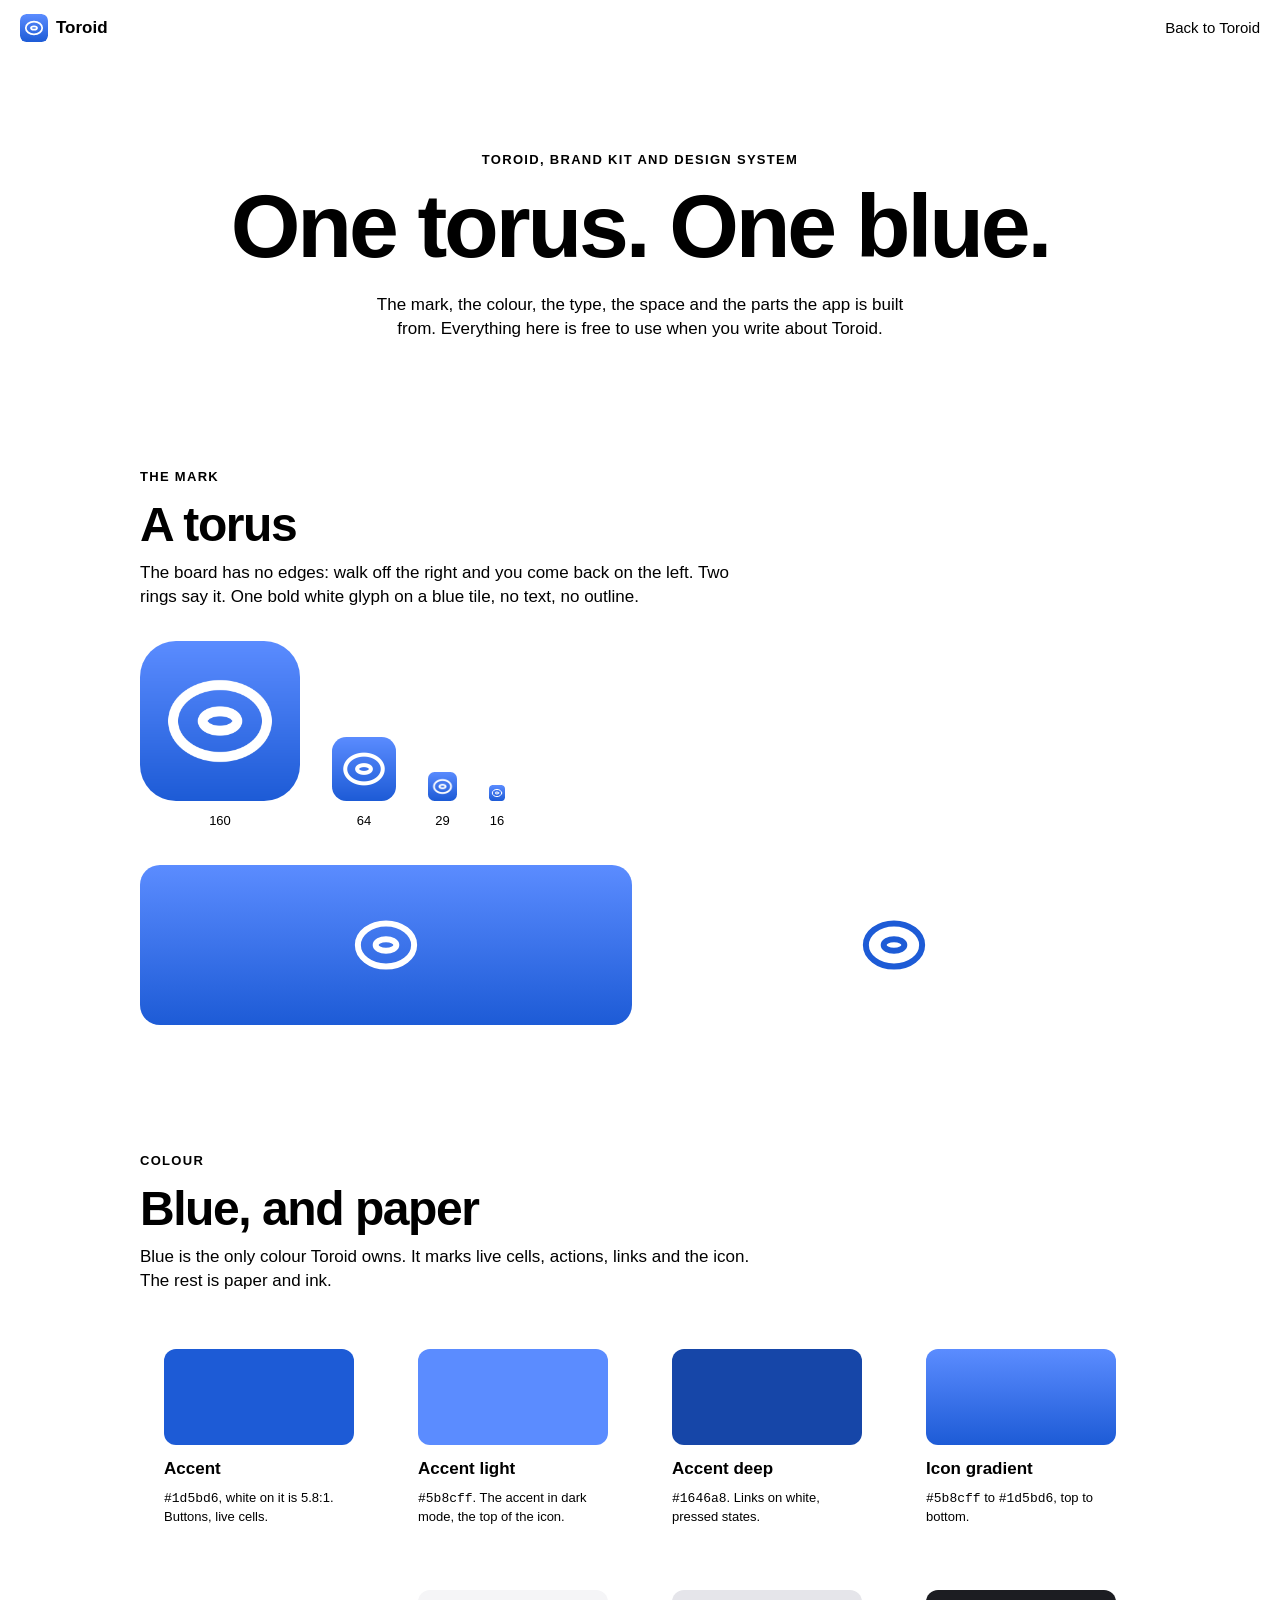
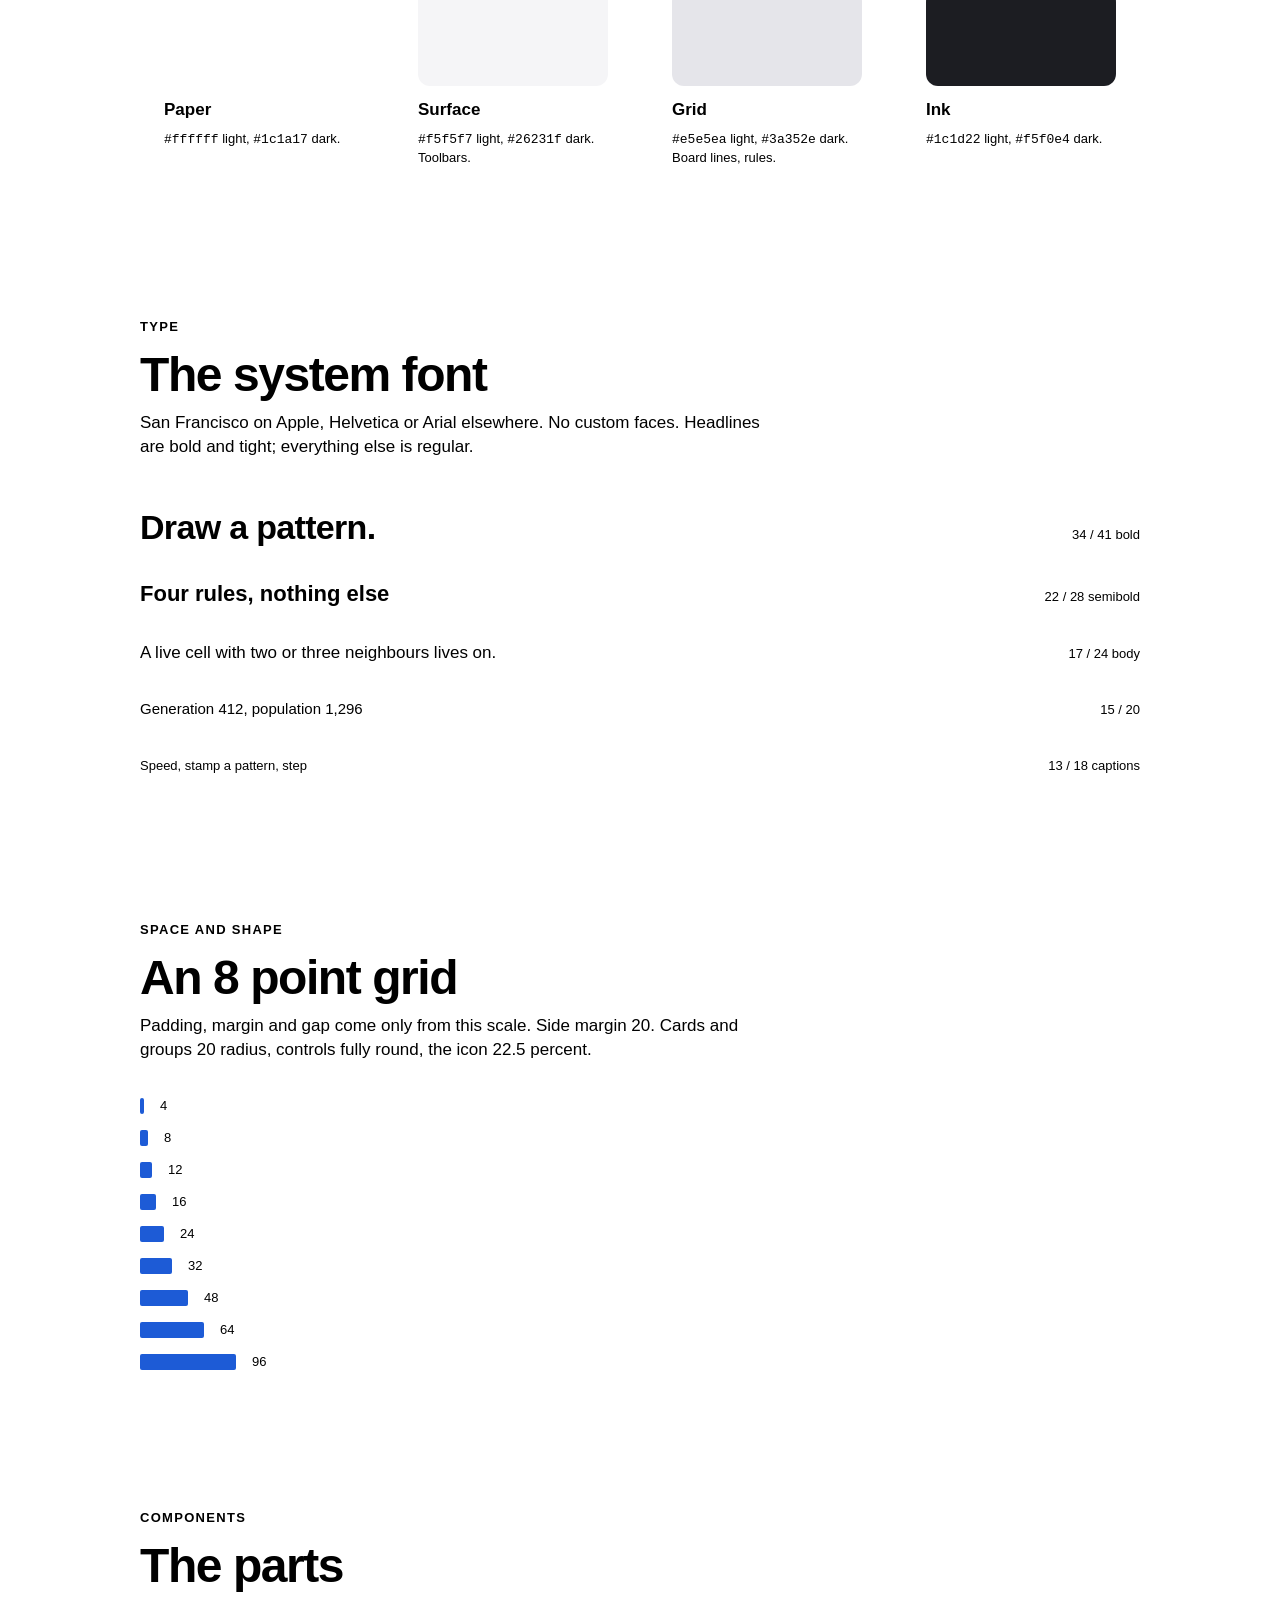
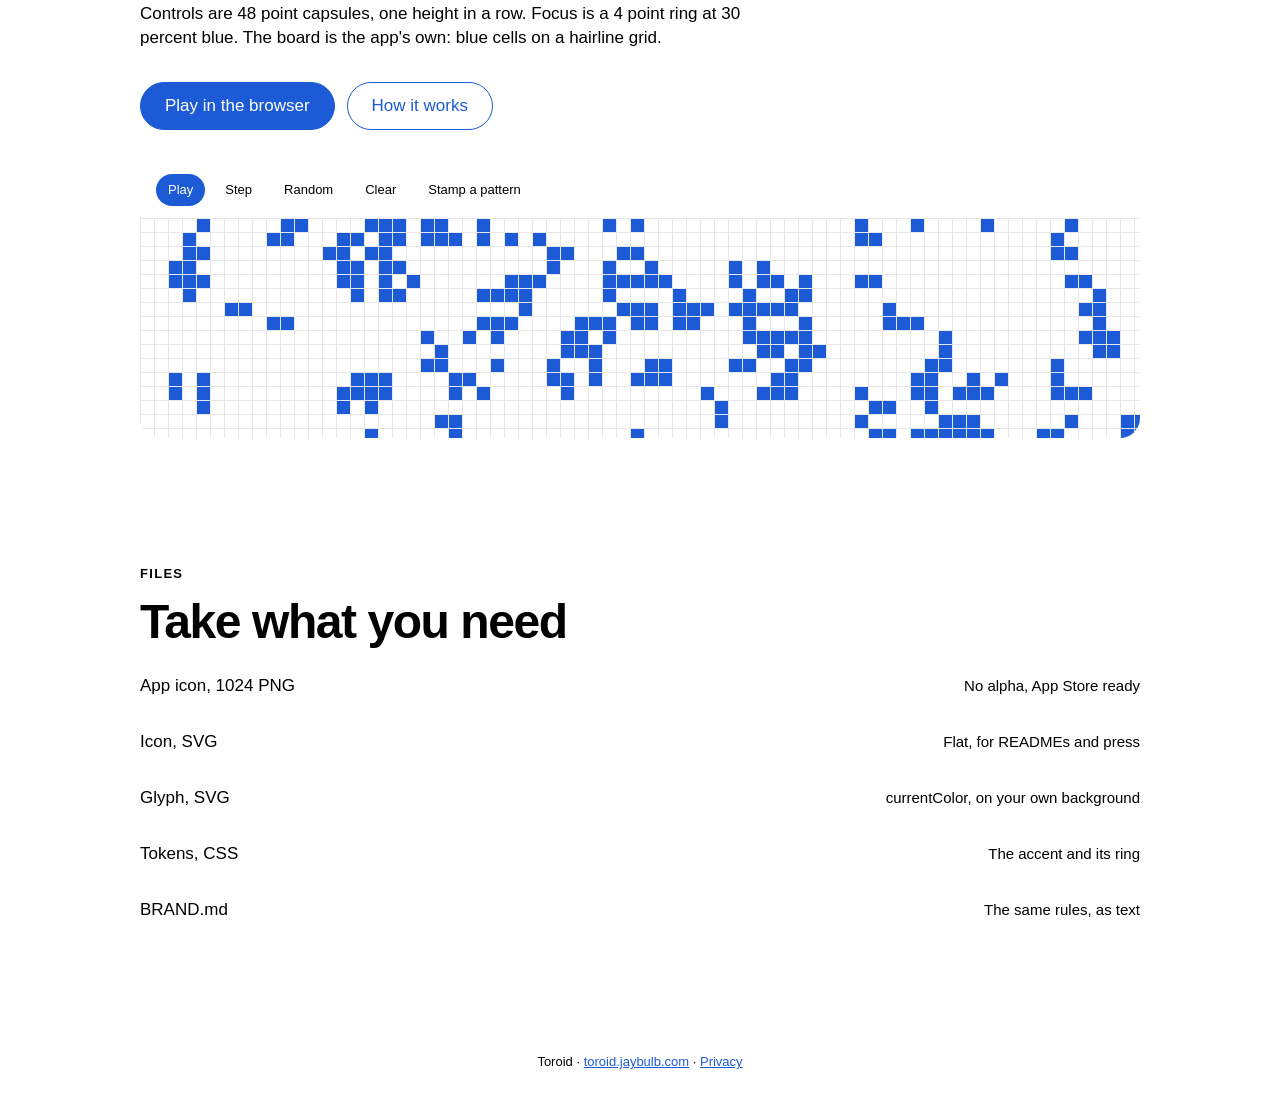
==== brand/index.html @ 52165593 "Brand kit page at /brand: mark, colour, type, space, components and files; dark accent in tokens Co-" ====
<!doctype html>
<html lang="en">
<head>
<meta charset="utf-8">
<meta name="viewport" content="width=device-width, initial-scale=1">
<title>Toroid brand kit</title>
<meta name="description" content="Toroid's mark, colour, type, space and components, in one page.">
<meta name="theme-color" content="#ffffff">
<link rel="icon" href="/icon.svg" type="image/svg+xml">
<style>
@import url("https://jaybulb.com/tokens.css");
@import url("tokens.css");
/* white paper, not the shared cream; dark mode keeps the shared tokens */
@media (prefers-color-scheme: light) { :root { --color-bg: #fff; --color-bg2: #f5f5f7; --color-hairline: #e5e5ea; } }
:root { --sp-1: 4px; --sp-2: 8px; --sp-3: 12px; --sp-4: 16px; --sp-5: 24px; --sp-6: 32px; --sp-7: 48px; --sp-8: 64px; --sp-9: 96px; }
* { box-sizing: border-box; margin: 0; padding: 0; }
body { font-family: var(--font-body, -apple-system, BlinkMacSystemFont, "SF Pro Text", "Helvetica Neue", Helvetica, Arial, sans-serif); font-size: 17px; line-height: 24px; color: var(--text); background: var(--bg); -webkit-font-smoothing: antialiased; }
a { color: var(--accent); }
.wrap { max-width: 1040px; margin: 0 auto; padding: 0 20px; }
.nav { position: sticky; top: 0; z-index: 5; display: flex; align-items: center; justify-content: space-between; height: 56px; padding: 0 20px; background: color-mix(in srgb, var(--bg) 88%, transparent); backdrop-filter: blur(16px); -webkit-backdrop-filter: blur(16px); border-bottom: 1px solid var(--border); }
.nav a { display: flex; align-items: center; gap: var(--sp-2); font-weight: 700; color: var(--text); text-decoration: none; }
.nav img { width: 28px; height: 28px; border-radius: 22.5%; }
.nav .back { font-weight: 500; color: var(--text2); font-size: 15px; }
.label { font-size: 13px; line-height: 16px; font-weight: 600; letter-spacing: .1em; text-transform: uppercase; color: var(--text2); margin-bottom: var(--sp-4); }
header { padding: var(--sp-9) 0 var(--sp-8); text-align: center; }
h1 { font-size: clamp(44px, 7vw, 96px); line-height: .95; font-weight: 700; letter-spacing: -.035em; text-wrap: balance; }
header p:last-child { max-width: 560px; margin: var(--sp-5) auto 0; color: var(--text2); }
section { padding: var(--sp-8) 0; border-top: 1px solid var(--border); }
h2 { font-size: clamp(32px, 4vw, 48px); line-height: 1; font-weight: 700; letter-spacing: -.03em; margin-bottom: var(--sp-3); }
.intro { color: var(--text2); max-width: 620px; margin-bottom: var(--sp-6); }
.grid { display: grid; gap: var(--sp-4); grid-template-columns: repeat(auto-fill, minmax(200px, 1fr)); }
.card { border: 1px solid var(--border); border-radius: 20px; padding: var(--sp-5); background: var(--bg); }
.card small { display: block; color: var(--text2); font-size: 13px; line-height: 18px; margin-top: var(--sp-2); }
code { font: 13px/18px ui-monospace, SFMono-Regular, Menlo, monospace; }

/* the mark */
.marks { display: flex; flex-wrap: wrap; align-items: flex-end; gap: var(--sp-6); }
.marks figure { text-align: center; }
.marks img { display: block; border-radius: 22.5%; margin: 0 auto var(--sp-2); }
.marks figcaption { font-size: 13px; color: var(--text2); }
.mark-on { display: grid; grid-template-columns: 1fr 1fr; gap: var(--sp-4); margin-top: var(--sp-6); }
.mark-on div { height: 160px; border-radius: 20px; display: grid; place-items: center; border: 1px solid var(--border); }
.mark-on i { display: block; width: 96px; height: 96px; background: currentColor; -webkit-mask: url(mark.svg) center / contain no-repeat; mask: url(mark.svg) center / contain no-repeat; }
.mark-on .on-accent { background: linear-gradient(var(--accent-light), #1d5bd6); color: #fff; border: 0; }
.mark-on .on-paper { color: var(--accent); }

/* colour */
.sw { height: 96px; border-radius: 12px; margin-bottom: var(--sp-3); border: 1px solid var(--border); }
.sw-grad { background: linear-gradient(#5b8cff, #1d5bd6); }

/* type */
.type p { border-bottom: 1px solid var(--border); padding: var(--sp-4) 0; display: flex; justify-content: space-between; align-items: baseline; gap: var(--sp-4); }
.type p span:last-child { color: var(--text2); font-size: 13px; white-space: nowrap; }
.t34 { font: 700 34px/41px inherit; letter-spacing: -.02em; } .t22 { font-size: 22px; line-height: 28px; font-weight: 600; } .t17 { font-size: 17px; } .t15 { font-size: 15px; line-height: 20px; } .t13 { font-size: 13px; line-height: 18px; }
.t34 { font-size: 34px; line-height: 41px; font-weight: 700; }

/* space */
.space div { display: flex; align-items: center; gap: var(--sp-4); margin-bottom: var(--sp-2); font-size: 13px; color: var(--text2); }
.space b { display: block; height: 16px; background: var(--accent); border-radius: 2px; }

/* components */
.row { display: flex; flex-wrap: wrap; gap: var(--sp-3); align-items: center; }
.btn { height: 48px; padding: 0 var(--sp-5); border-radius: 999px; display: inline-flex; align-items: center; font: 600 17px/1 inherit; font-family: inherit; text-decoration: none; border: 1px solid var(--accent); white-space: nowrap; cursor: pointer; }
.btn-solid { background: #1d5bd6; border-color: #1d5bd6; color: #fff; }
.btn-ghost { background: var(--bg); color: var(--accent); }
.btn:focus-visible { outline: 4px solid var(--accent-ring); outline-offset: 2px; }
.toolbar { display: flex; flex-wrap: wrap; gap: var(--sp-2); align-items: center; padding: var(--sp-3) var(--sp-4); background: var(--bg2); border: 1px solid var(--border); border-radius: 20px 20px 0 0; font-size: 13px; color: var(--text2); }
.toolbar span.on { background: #1d5bd6; color: #fff; }
.toolbar span { padding: 4px 12px; border-radius: 999px; border: 1px solid var(--border); background: var(--bg); color: var(--text); }
.board { display: block; width: 100%; height: 220px; border: 1px solid var(--border); border-top: 0; border-radius: 0 0 20px 20px; background: var(--bg); }

.files a { display: flex; justify-content: space-between; gap: var(--sp-4); padding: var(--sp-4) 0; border-bottom: 1px solid var(--border); color: var(--text); text-decoration: none; }
.files a span:last-child { color: var(--text2); font-size: 15px; }
.files a:hover span:first-child { color: var(--accent); }
footer { padding: var(--sp-7) 0; text-align: center; font-size: 13px; color: var(--text2); border-top: 1px solid var(--border); }
@media (max-width: 600px) { .mark-on { grid-template-columns: 1fr; } .type p { flex-direction: column; gap: var(--sp-1); } }
@media (prefers-reduced-motion: reduce) { * { transition: none !important; } }
</style>
</head>
<body>
<nav class="nav" aria-label="Main"><a href="/"><img src="/icon.svg" alt="">Toroid</a><a class="back" href="/">Back to Toroid</a></nav>
<main class="wrap">
  <header>
    <p class="label">Toroid, brand kit and design system</p>
    <h1>One torus. One blue.</h1>
    <p>The mark, the colour, the type, the space and the parts the app is built from. Everything here is free to use when you write about Toroid.</p>
  </header>

  <section aria-labelledby="mark-h">
    <p class="label">The mark</p>
    <h2 id="mark-h">A torus</h2>
    <p class="intro">The board has no edges: walk off the right and you come back on the left. Two rings say it. One bold white glyph on a blue tile, no text, no outline.</p>
    <div class="marks">
      <figure><img src="icon-1024.png" width="160" height="160" alt="The Toroid icon at 160 pixels"><figcaption>160</figcaption></figure>
      <figure><img src="icon-1024.png" width="64" height="64" alt="The Toroid icon at 64 pixels"><figcaption>64</figcaption></figure>
      <figure><img src="icon-1024.png" width="29" height="29" alt="The Toroid icon at 29 pixels"><figcaption>29</figcaption></figure>
      <figure><img src="/icon.svg" width="16" height="16" alt="The Toroid favicon at 16 pixels"><figcaption>16</figcaption></figure>
    </div>
    <div class="mark-on">
      <div class="on-accent"><i aria-label="The glyph on the blue tile" role="img"></i></div>
      <div class="on-paper"><i aria-label="The glyph in blue on paper" role="img"></i></div>
    </div>
  </section>

  <section aria-labelledby="colour-h">
    <p class="label">Colour</p>
    <h2 id="colour-h">Blue, and paper</h2>
    <p class="intro">Blue is the only colour Toroid owns. It marks live cells, actions, links and the icon. The rest is paper and ink.</p>
    <div class="grid">
      <div class="card"><div class="sw" style="background:#1d5bd6"></div><b>Accent</b><small><code>#1d5bd6</code>, white on it is 5.8:1. Buttons, live cells.</small></div>
      <div class="card"><div class="sw" style="background:#5b8cff"></div><b>Accent light</b><small><code>#5b8cff</code>. The accent in dark mode, the top of the icon.</small></div>
      <div class="card"><div class="sw" style="background:#1646a8"></div><b>Accent deep</b><small><code>#1646a8</code>. Links on white, pressed states.</small></div>
      <div class="card"><div class="sw sw-grad"></div><b>Icon gradient</b><small><code>#5b8cff</code> to <code>#1d5bd6</code>, top to bottom.</small></div>
      <div class="card"><div class="sw" style="background:#fff"></div><b>Paper</b><small><code>#ffffff</code> light, <code>#1c1a17</code> dark.</small></div>
      <div class="card"><div class="sw" style="background:#f5f5f7"></div><b>Surface</b><small><code>#f5f5f7</code> light, <code>#26231f</code> dark. Toolbars.</small></div>
      <div class="card"><div class="sw" style="background:#e5e5ea"></div><b>Grid</b><small><code>#e5e5ea</code> light, <code>#3a352e</code> dark. Board lines, rules.</small></div>
      <div class="card"><div class="sw" style="background:#1c1d22"></div><b>Ink</b><small><code>#1c1d22</code> light, <code>#f5f0e4</code> dark.</small></div>
    </div>
  </section>

  <section aria-labelledby="type-h">
    <p class="label">Type</p>
    <h2 id="type-h">The system font</h2>
    <p class="intro">San Francisco on Apple, Helvetica or Arial elsewhere. No custom faces. Headlines are bold and tight; everything else is regular.</p>
    <div class="type">
      <p><span class="t34">Draw a pattern.</span><span>34 / 41 bold</span></p>
      <p><span class="t22">Four rules, nothing else</span><span>22 / 28 semibold</span></p>
      <p><span class="t17">A live cell with two or three neighbours lives on.</span><span>17 / 24 body</span></p>
      <p><span class="t15">Generation 412, population 1,296</span><span>15 / 20</span></p>
      <p><span class="t13">Speed, stamp a pattern, step</span><span>13 / 18 captions</span></p>
    </div>
  </section>

  <section aria-labelledby="space-h">
    <p class="label">Space and shape</p>
    <h2 id="space-h">An 8 point grid</h2>
    <p class="intro">Padding, margin and gap come only from this scale. Side margin 20. Cards and groups 20 radius, controls fully round, the icon 22.5 percent.</p>
    <div class="space">
      <div><b style="width:4px"></b>4</div><div><b style="width:8px"></b>8</div><div><b style="width:12px"></b>12</div><div><b style="width:16px"></b>16</div>
      <div><b style="width:24px"></b>24</div><div><b style="width:32px"></b>32</div><div><b style="width:48px"></b>48</div><div><b style="width:64px"></b>64</div><div><b style="width:96px"></b>96</div>
    </div>
  </section>

  <section aria-labelledby="parts-h">
    <p class="label">Components</p>
    <h2 id="parts-h">The parts</h2>
    <p class="intro">Controls are 48 point capsules, one height in a row. Focus is a 4 point ring at 30 percent blue. The board is the app's own: blue cells on a hairline grid.</p>
    <div class="row" style="margin-bottom:var(--sp-6)">
      <a class="btn btn-solid" href="/play.html">Play in the browser</a>
      <a class="btn btn-ghost" href="/#rules">How it works</a>
    </div>
    <div class="toolbar" aria-hidden="true"><span class="on">Play</span><span>Step</span><span>Random</span><span>Clear</span><span>Stamp a pattern</span></div>
    <canvas class="board" id="board" aria-label="A small live board, drawn the way the app draws it"></canvas>
  </section>

  <section aria-labelledby="files-h">
    <p class="label">Files</p>
    <h2 id="files-h">Take what you need</h2>
    <div class="files">
      <a href="icon-1024.png" download><span>App icon, 1024 PNG</span><span>No alpha, App Store ready</span></a>
      <a href="/icon.svg" download><span>Icon, SVG</span><span>Flat, for READMEs and press</span></a>
      <a href="mark.svg" download><span>Glyph, SVG</span><span>currentColor, on your own background</span></a>
      <a href="tokens.css" download><span>Tokens, CSS</span><span>The accent and its ring</span></a>
      <a href="https://github.com/nulljosh/toroid/blob/main/brand/BRAND.md"><span>BRAND.md</span><span>The same rules, as text</span></a>
    </div>
  </section>
</main>
<footer>Toroid &middot; <a href="/">toroid.jaybulb.com</a> &middot; <a href="/privacy.html">Privacy</a></footer>
<script src="/life.js"></script>
<script>
// A small live board, drawn exactly like the app: blue cells on a hairline grid.
(function () {
  var c = document.getElementById('board'), ctx = c.getContext && c.getContext('2d');
  if (!ctx || typeof Life !== 'function') return;
  var CELL = 14, life, dpr = window.devicePixelRatio || 1;
  var css = function (n) { return getComputedStyle(document.documentElement).getPropertyValue(n).trim(); };
  function seed() {
    var r = c.getBoundingClientRect(); c.width = r.width * dpr; c.height = r.height * dpr; ctx.setTransform(dpr, 0, 0, dpr, 0, 0);
    life = new Life(Math.ceil(r.width / CELL), Math.ceil(r.height / CELL)); life.randomize(0.2);
  }
  function draw() {
    var w = c.width / dpr, h = c.height / dpr; ctx.clearRect(0, 0, w, h);
    ctx.fillStyle = css('--color-hairline') || '#e5e5ea';
    for (var x = 0; x <= w; x += CELL) ctx.fillRect(x, 0, 1, h);
    for (var y = 0; y <= h; y += CELL) ctx.fillRect(0, y, w, 1);
    ctx.fillStyle = css('--accent') || '#1d5bd6';
    for (var j = 0; j < life.rows; j++) for (var i = 0; i < life.cols; i++) if (life.get(i, j)) ctx.fillRect(i * CELL + 1, j * CELL + 1, CELL - 1, CELL - 1);
  }
  seed(); draw();
  if (matchMedia('(prefers-reduced-motion: reduce)').matches) return;
  var last = 0;
  (function loop(t) { if (t - last > 160) { life.step(); if (life.generation > 500) seed(); draw(); last = t; } requestAnimationFrame(loop); })(0);
  addEventListener('resize', function () { seed(); draw(); });
})();
</script>
</body>
</html>
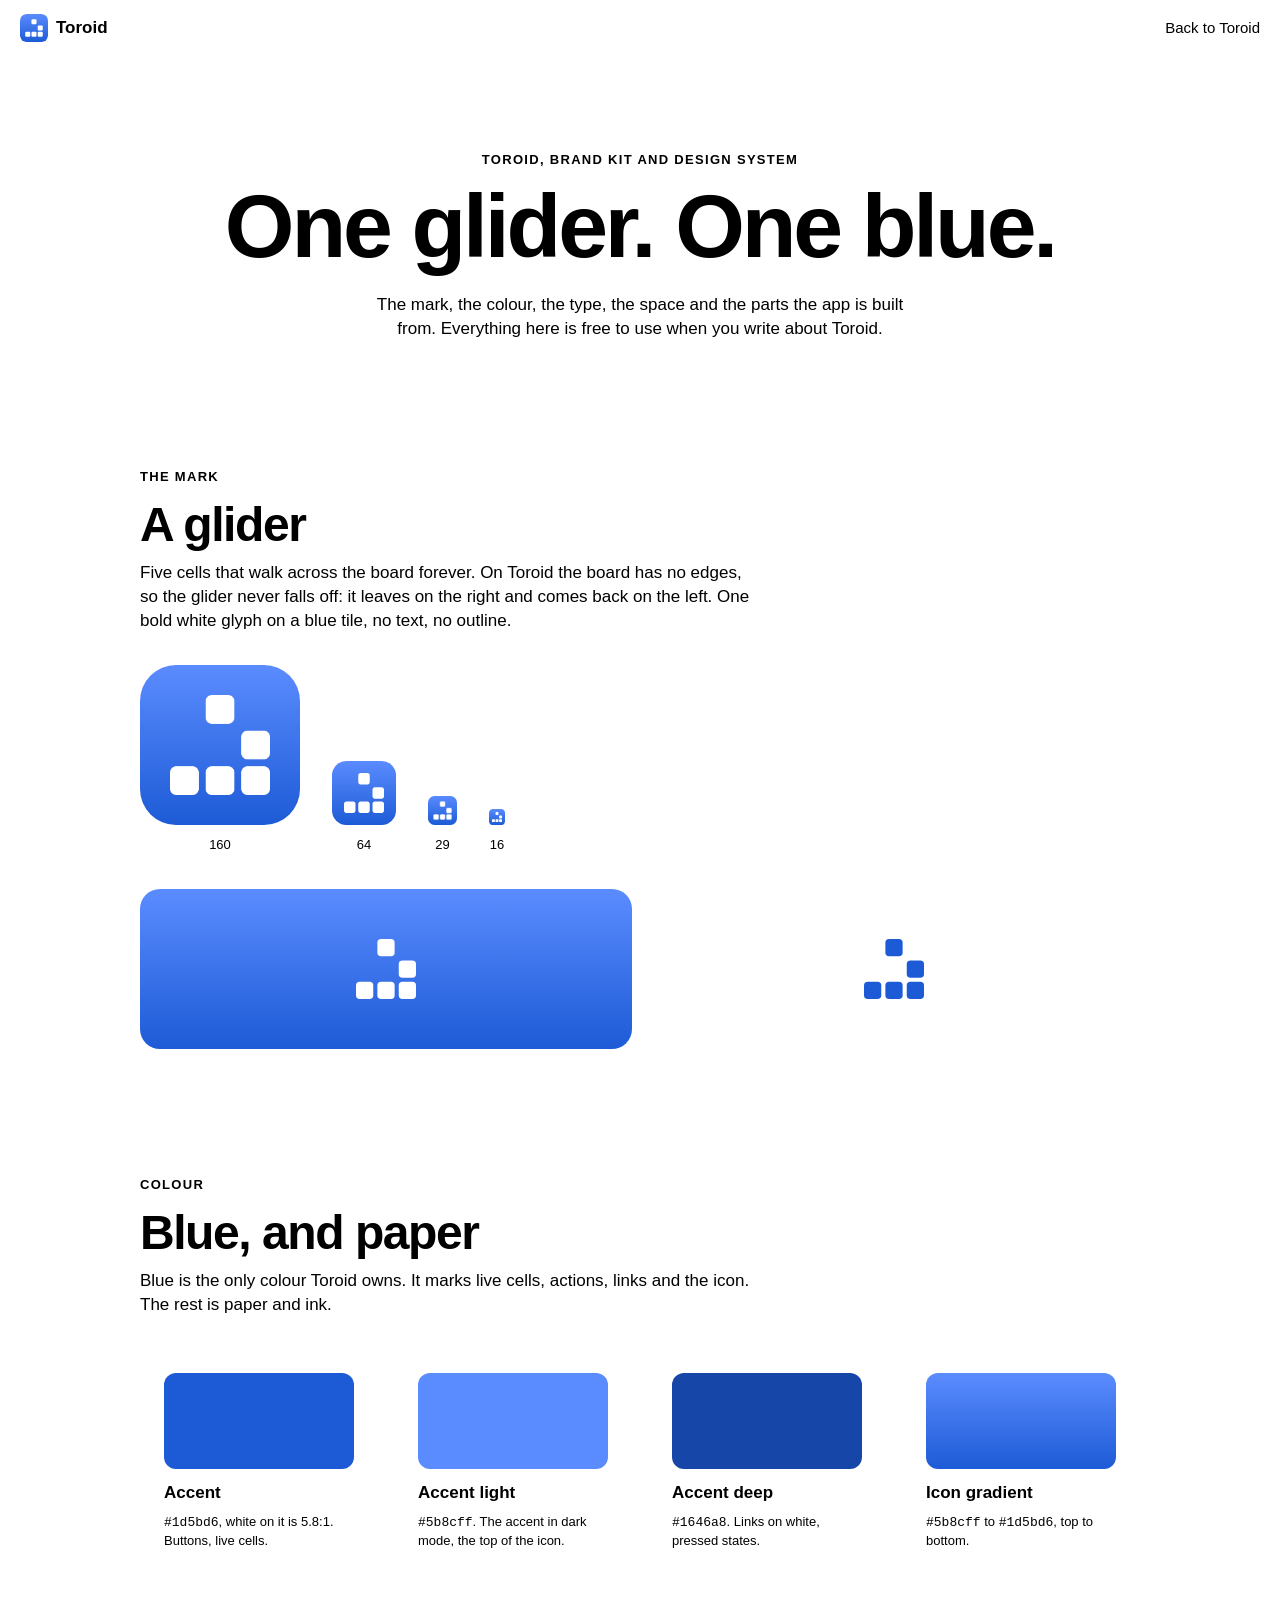
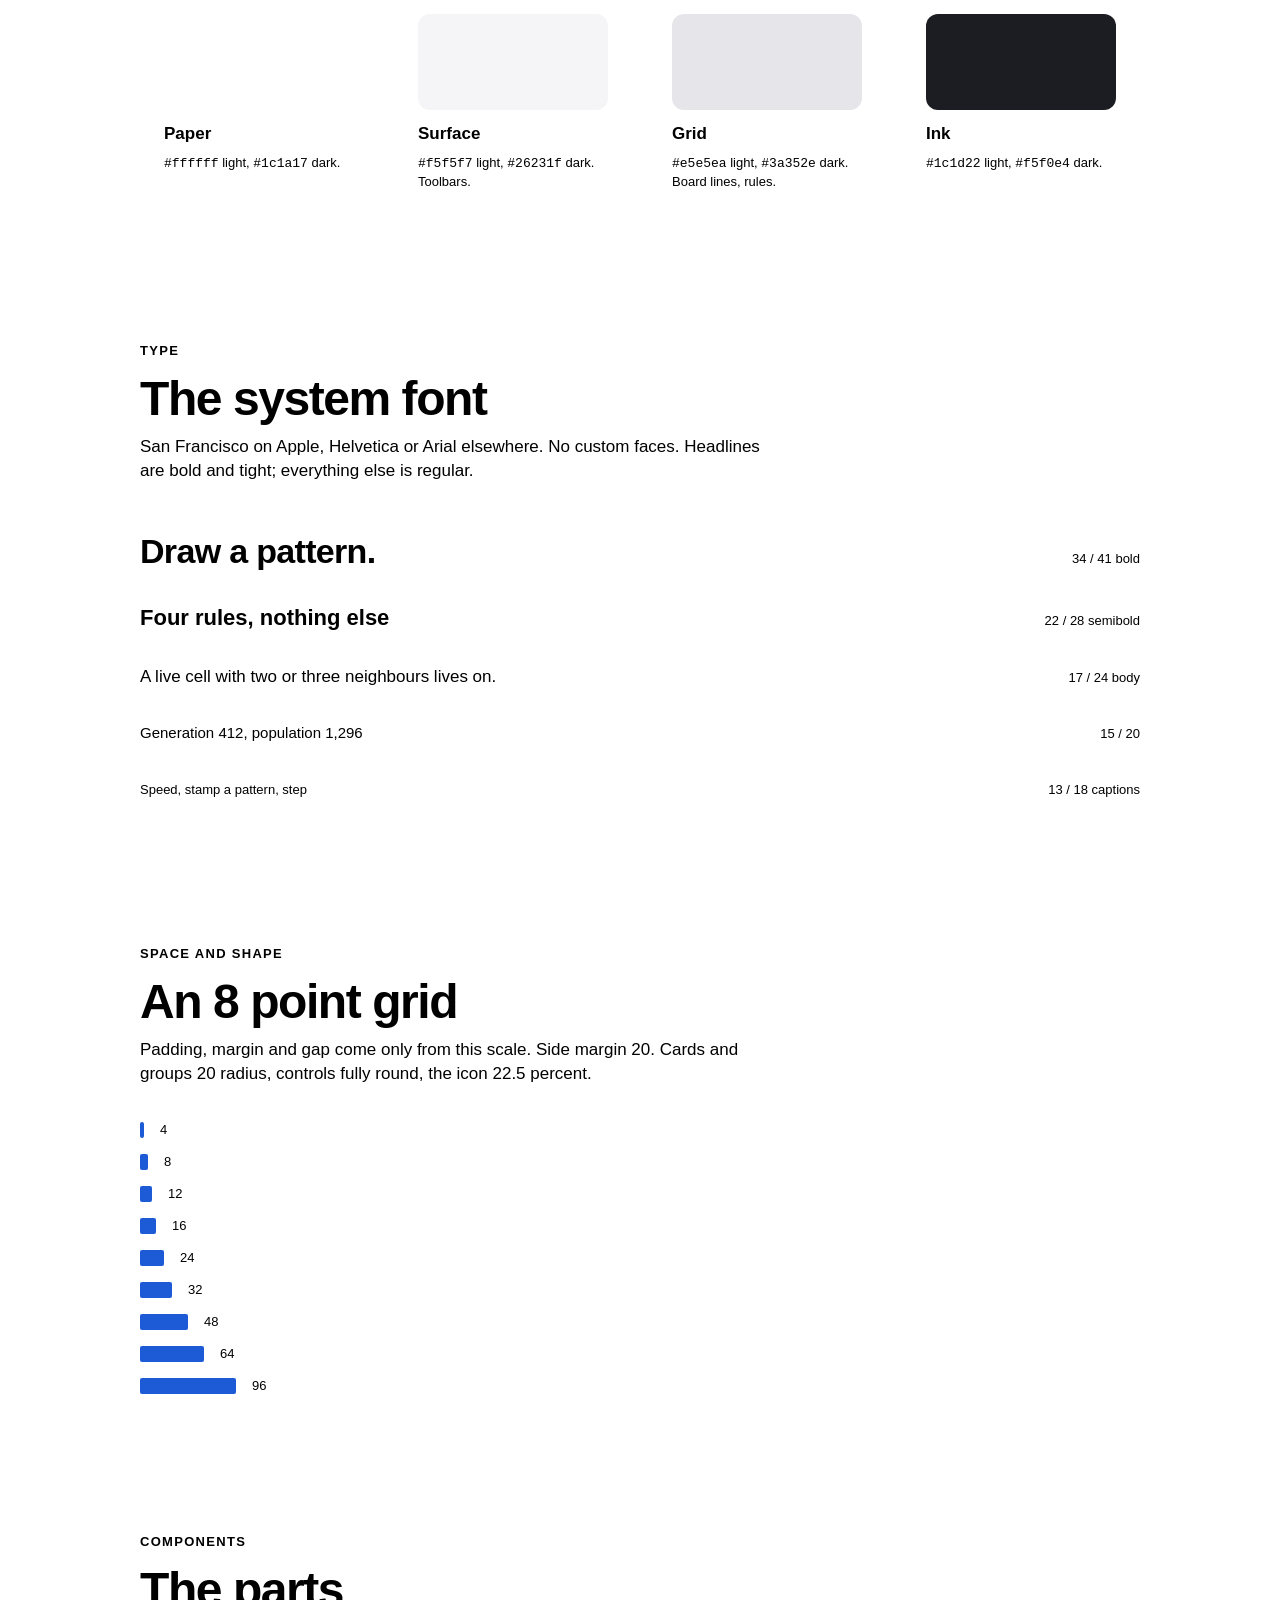
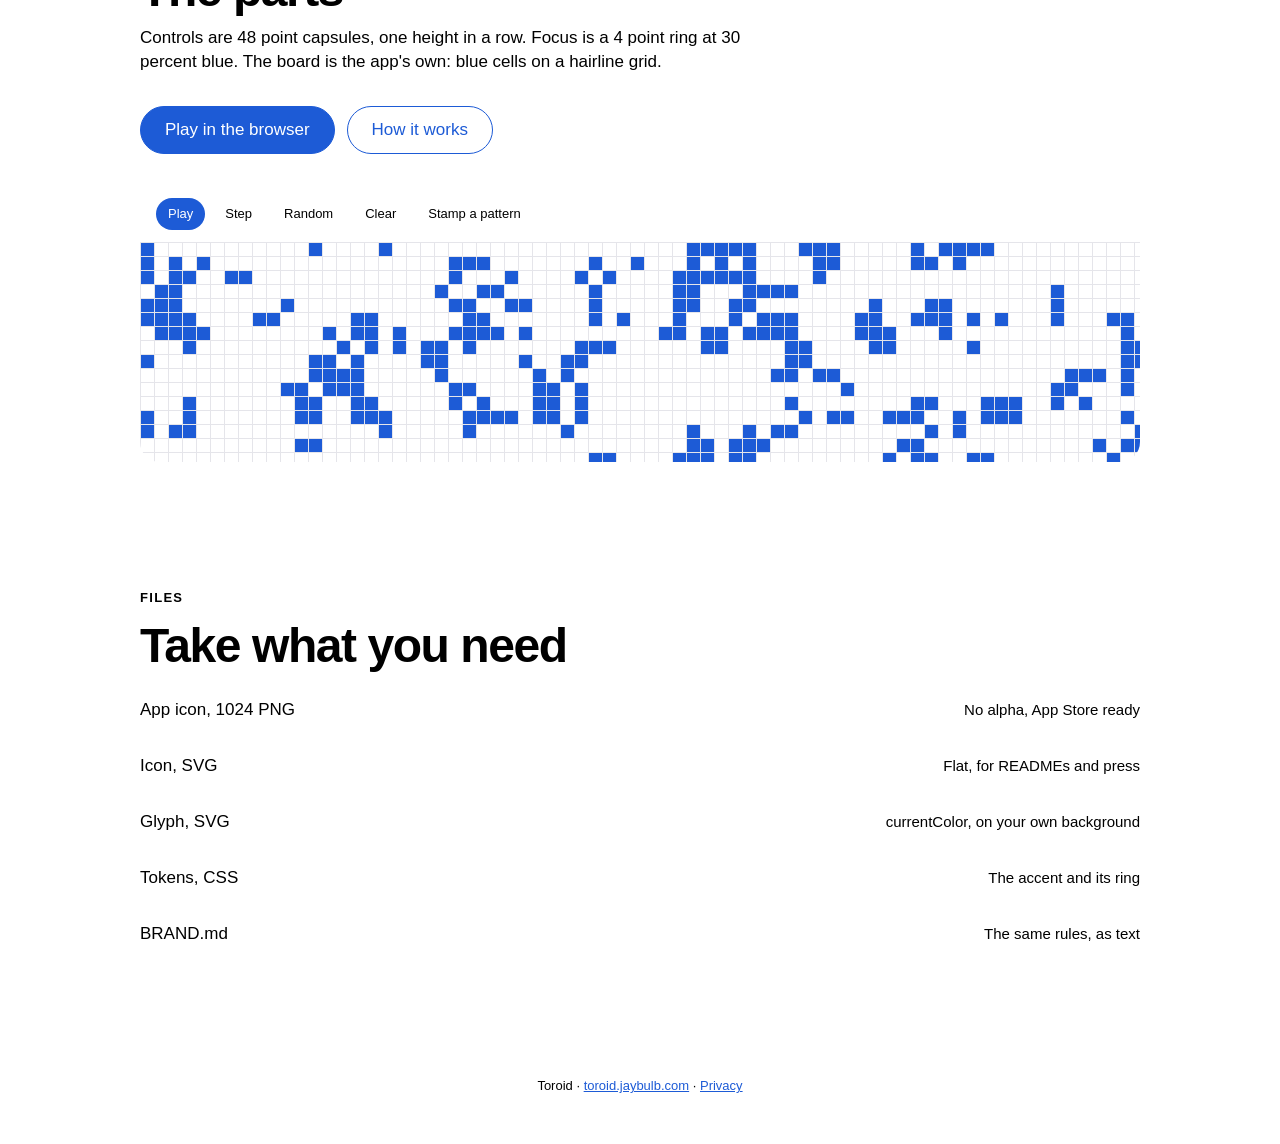
==== commit 0e37ac22: "Icon: a glider, five blue-tile cells, replaces the two rings everywhere Co-Authored-By: Claude Opus " ====
--- a/brand/index.html
+++ b/brand/index.html
@@ -82,14 +82,14 @@
 <main class="wrap">
   <header>
     <p class="label">Toroid, brand kit and design system</p>
-    <h1>One torus. One blue.</h1>
+    <h1>One glider. One blue.</h1>
     <p>The mark, the colour, the type, the space and the parts the app is built from. Everything here is free to use when you write about Toroid.</p>
   </header>
 
   <section aria-labelledby="mark-h">
     <p class="label">The mark</p>
-    <h2 id="mark-h">A torus</h2>
-    <p class="intro">The board has no edges: walk off the right and you come back on the left. Two rings say it. One bold white glyph on a blue tile, no text, no outline.</p>
+    <h2 id="mark-h">A glider</h2>
+    <p class="intro">Five cells that walk across the board forever. On Toroid the board has no edges, so the glider never falls off: it leaves on the right and comes back on the left. One bold white glyph on a blue tile, no text, no outline.</p>
     <div class="marks">
       <figure><img src="icon-1024.png" width="160" height="160" alt="The Toroid icon at 160 pixels"><figcaption>160</figcaption></figure>
       <figure><img src="icon-1024.png" width="64" height="64" alt="The Toroid icon at 64 pixels"><figcaption>64</figcaption></figure>
